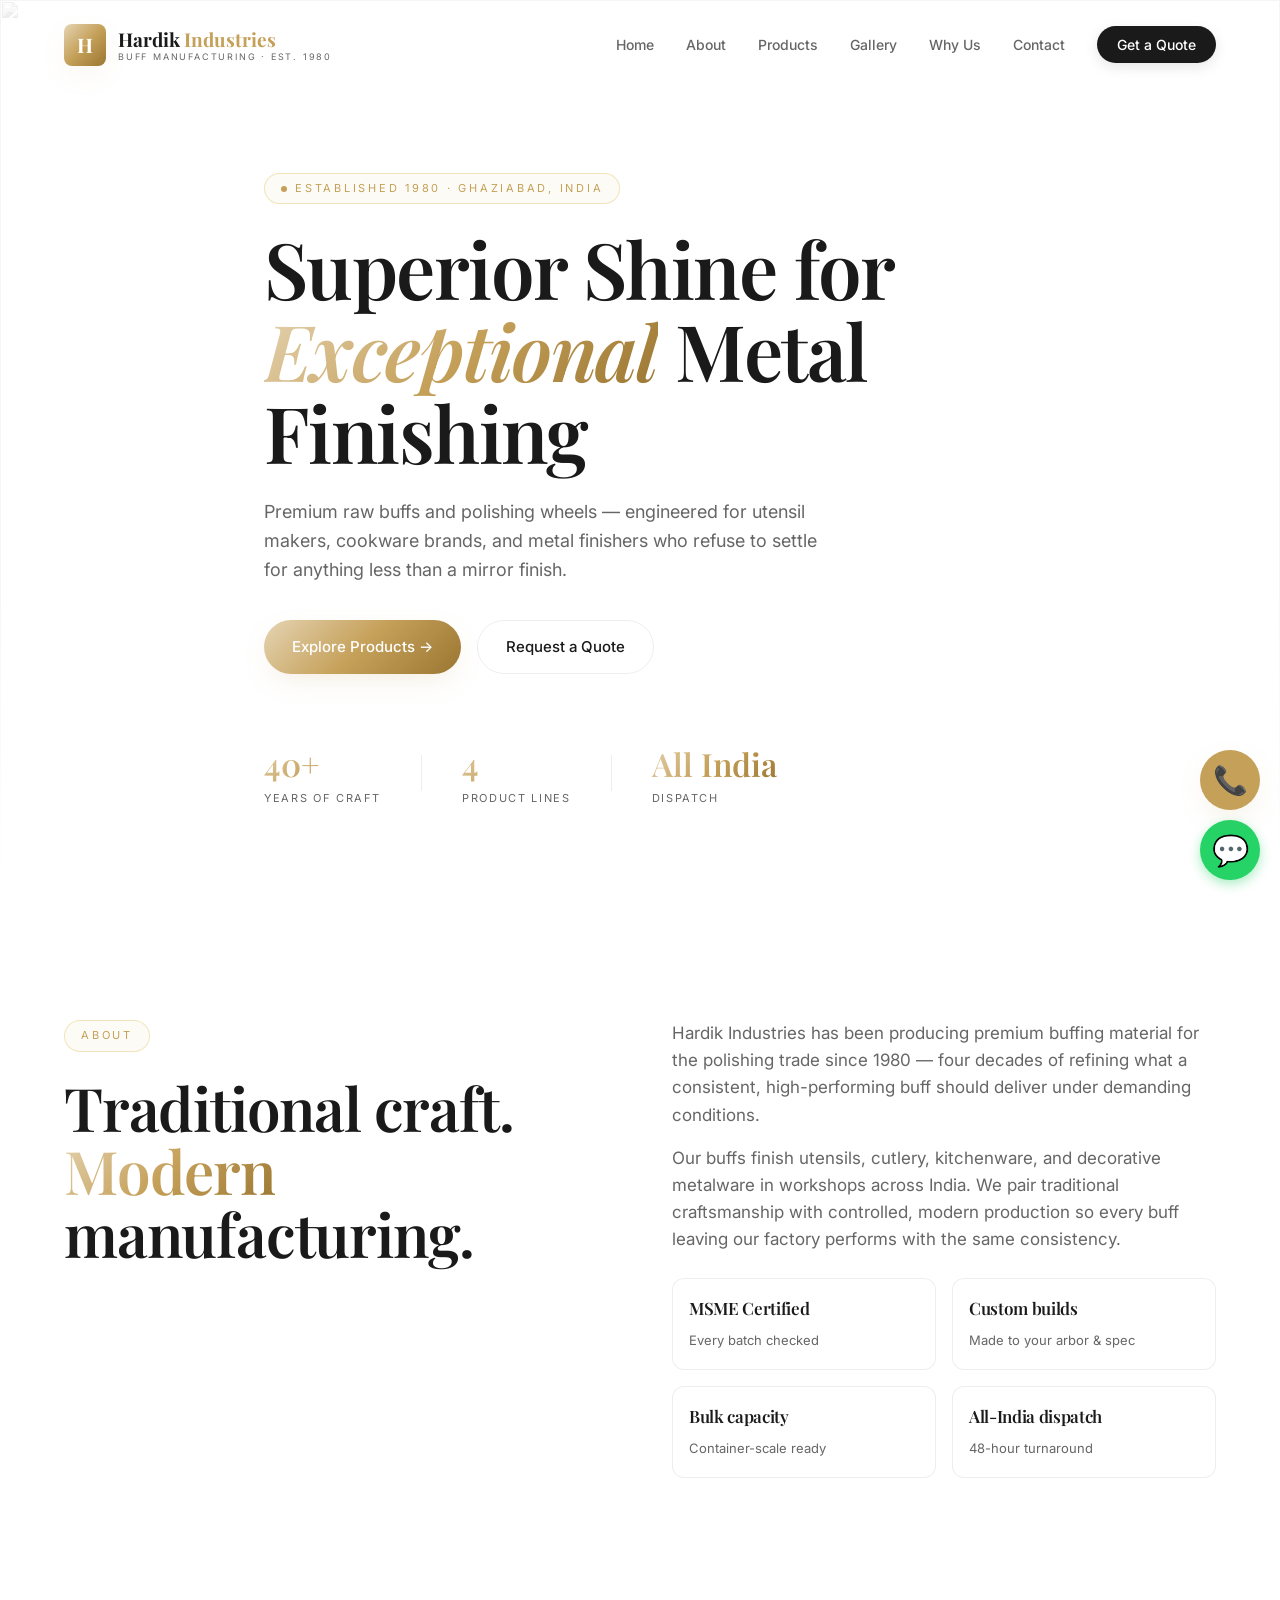
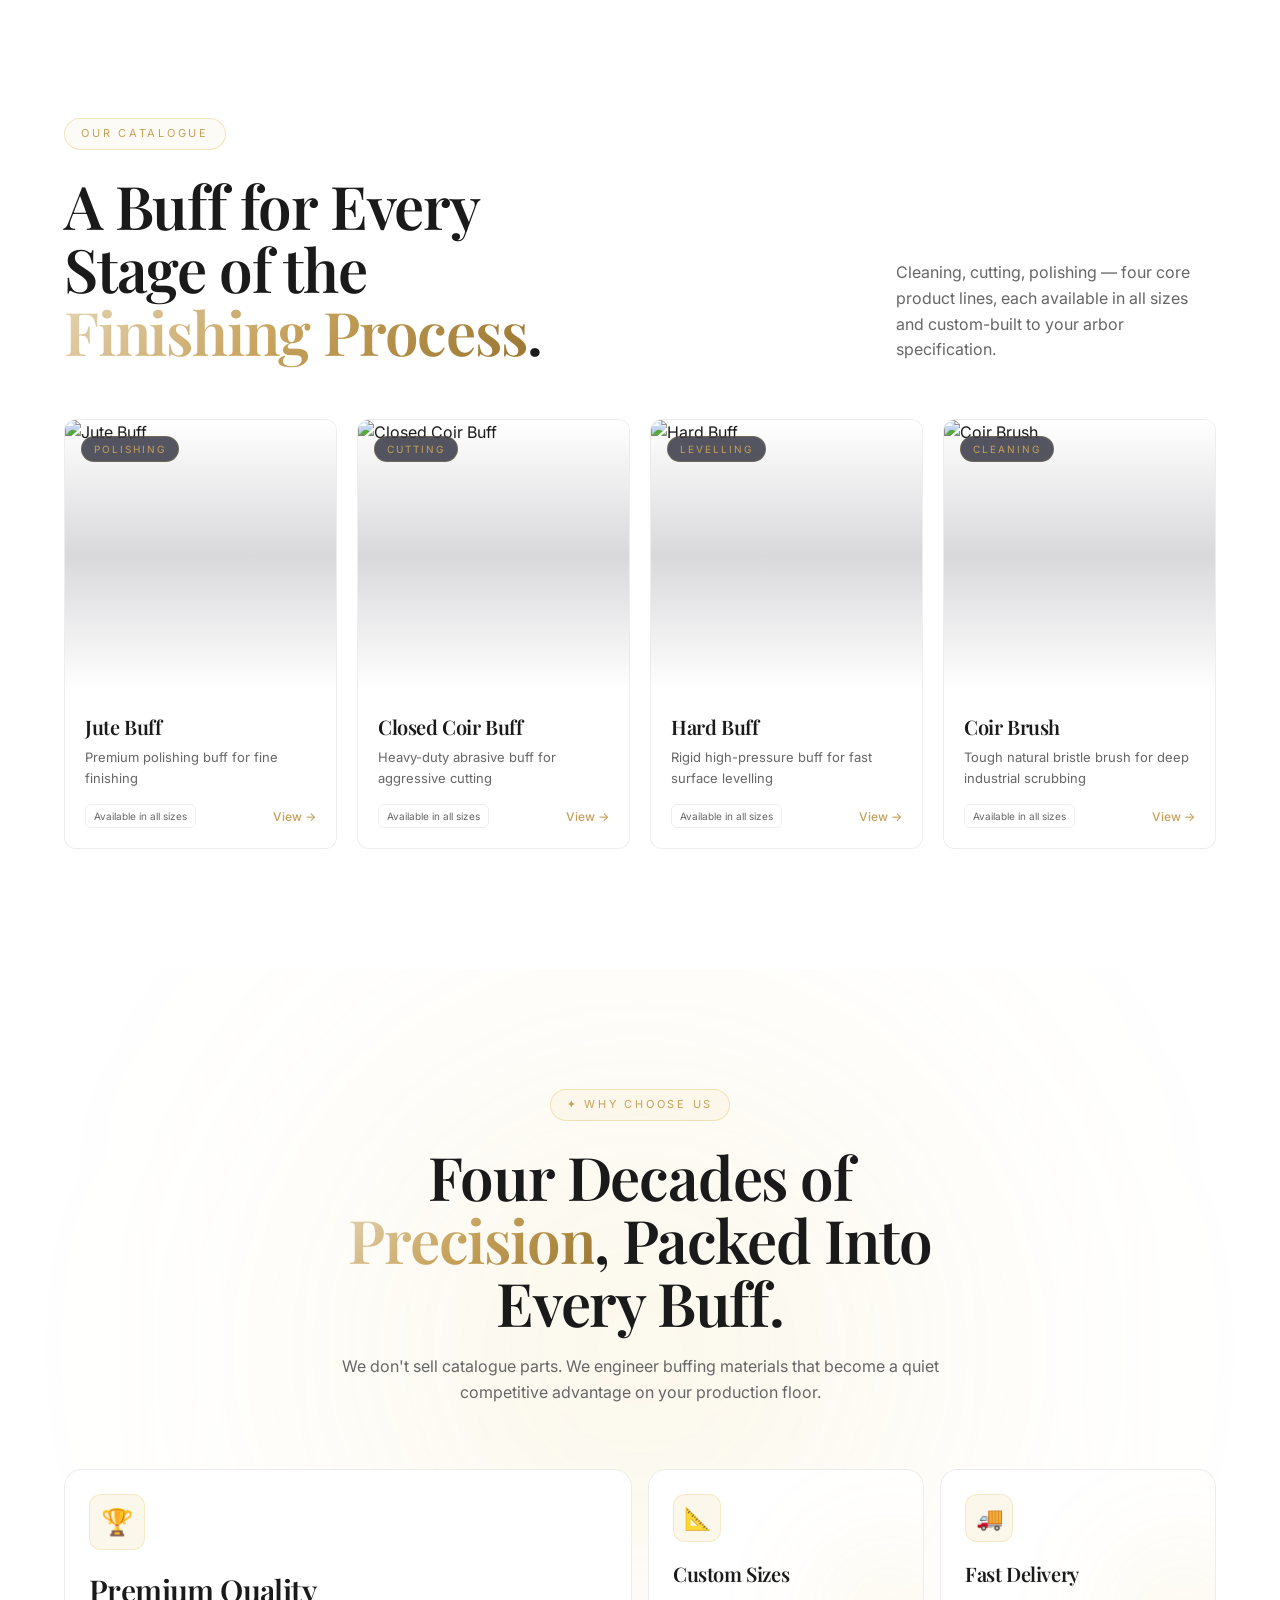
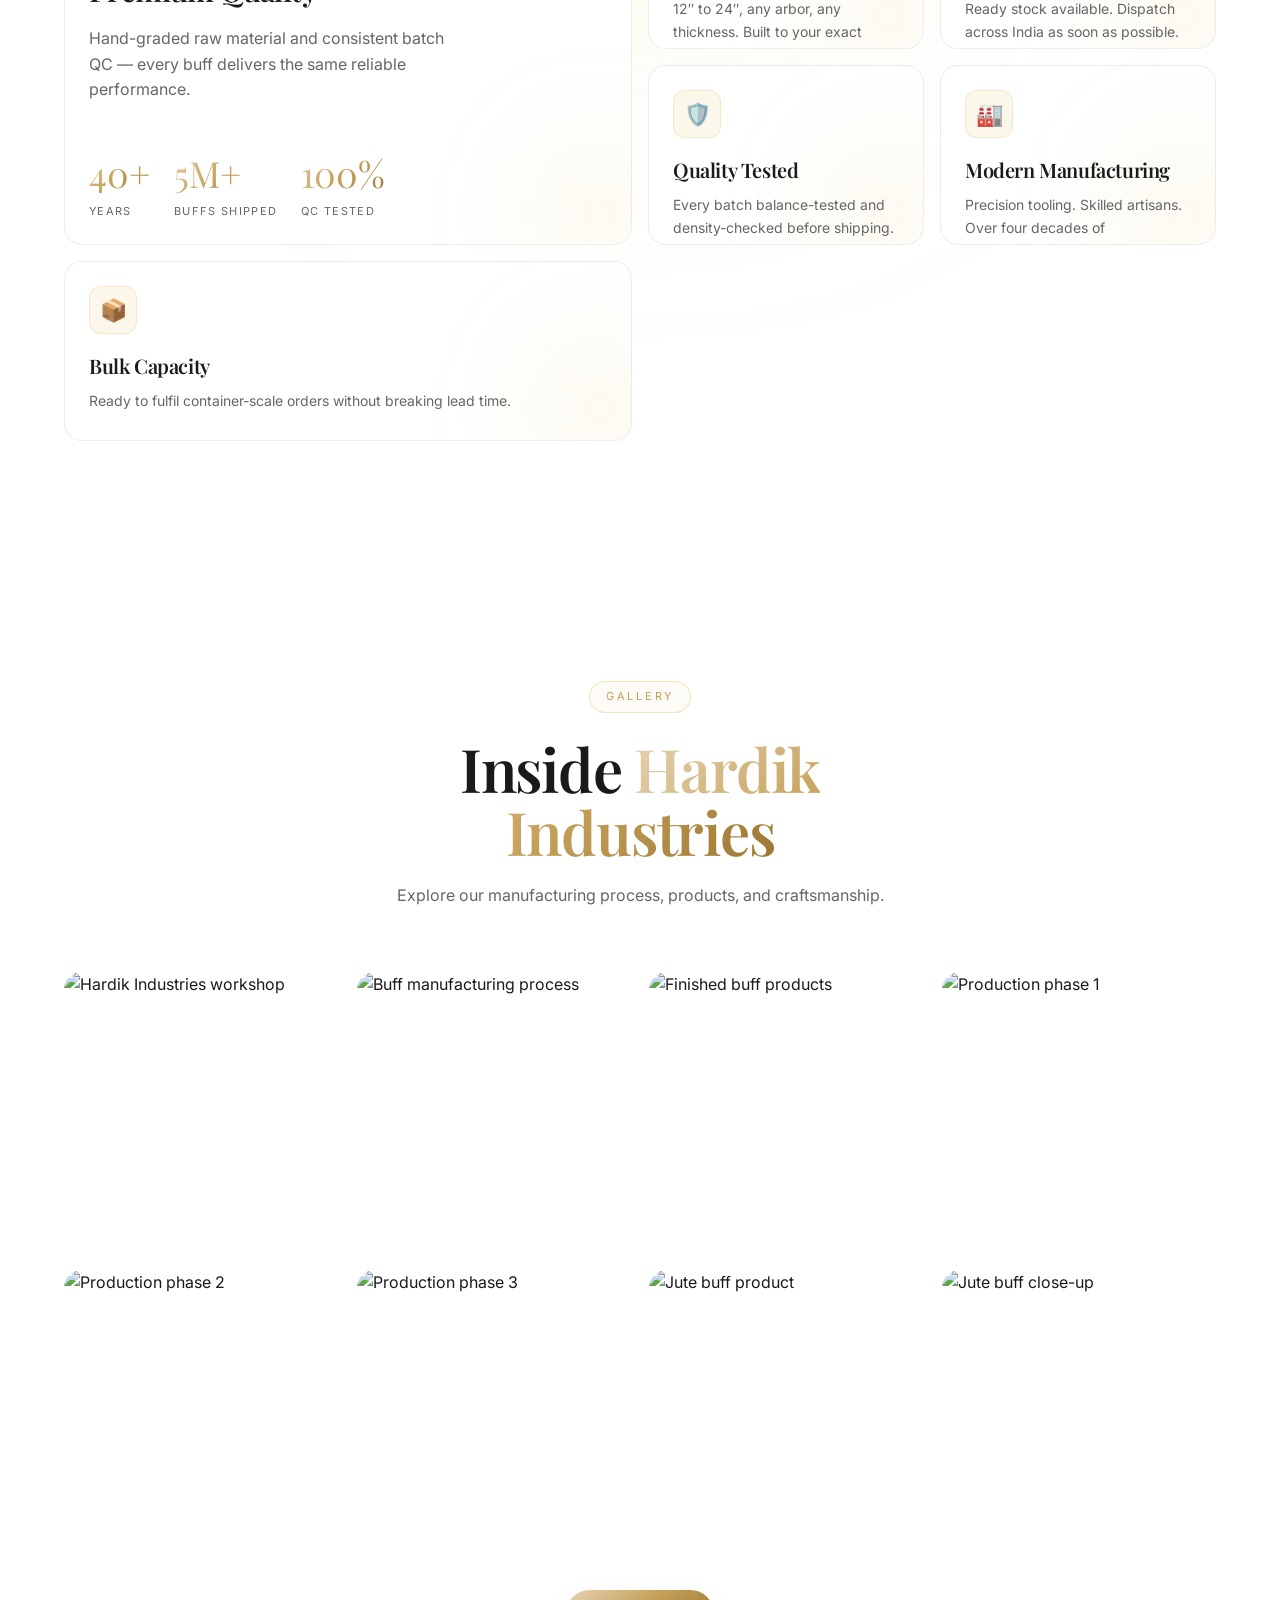
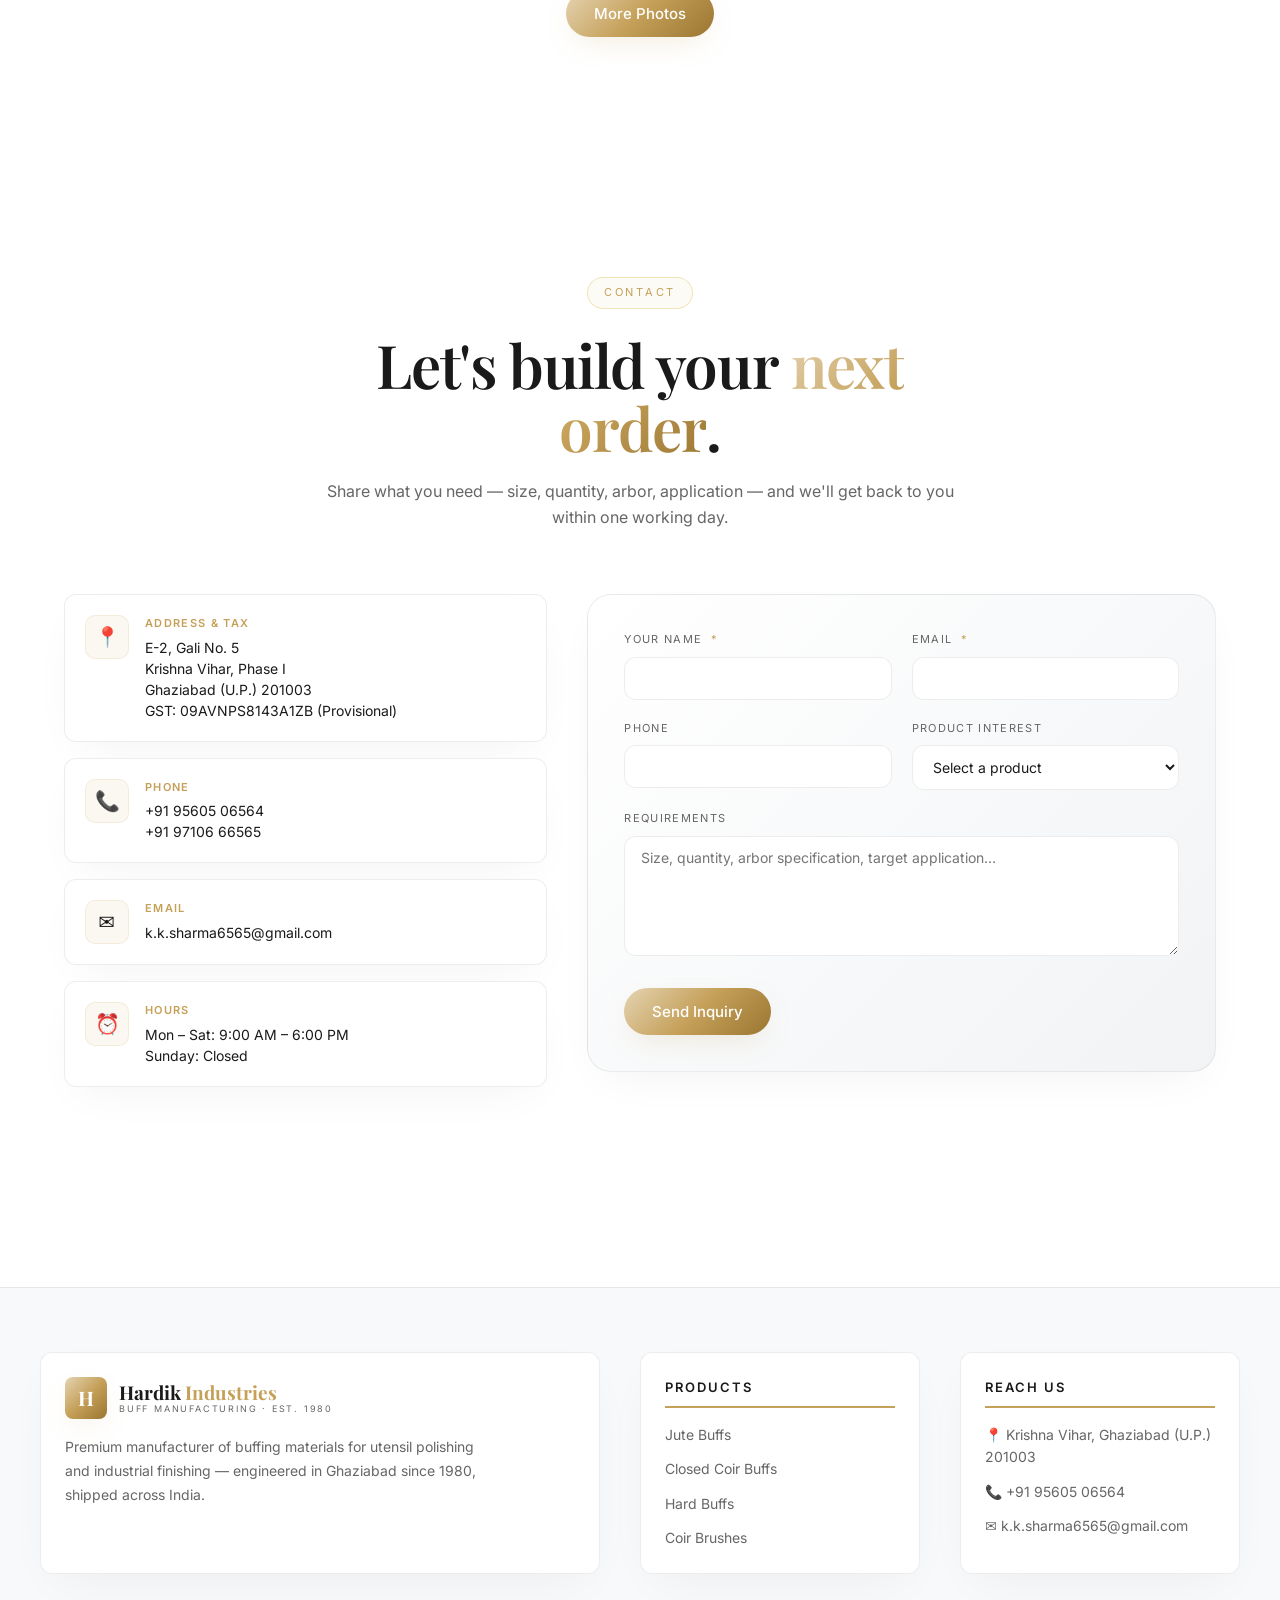
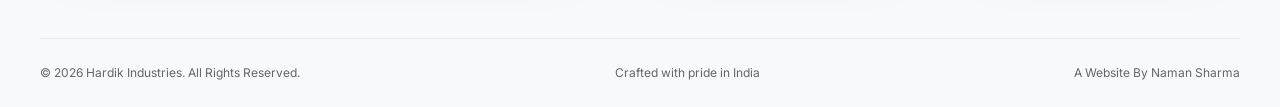
==== home.html @ 7f15f115 "Add files via upload" ====
<!DOCTYPE html>
<html lang="en">
<head>
  <meta charset="UTF-8" />
  <meta name="viewport" content="width=device-width, initial-scale=1.0" />
  <!-- FIX: Title uses correct brand name throughout -->
  <title>Hardik Industries — Premium Buff Manufacturing</title>
  <meta name="description" content="Premium raw buffs and polishing wheels for utensil and metal finishing. Jute, coir, hard buffs and brushes — engineered in Ghaziabad since 1980." />
  <meta property="og:title" content="Hardik Industries — Premium Buff Manufacturing" />
  <meta property="og:description" content="Premium raw buffs and polishing wheels for utensil and metal finishing." />
  <meta property="og:image" content="images/hero-bg.jpg" />
  <meta name="twitter:card" content="summary_large_image" />
  <link rel="icon" type="image/png" href="logo.png">

  <link rel="preconnect" href="https://fonts.googleapis.com" />
  <link rel="preconnect" href="https://fonts.gstatic.com" crossorigin />
  <link rel="stylesheet" href="https://fonts.googleapis.com/css2?family=Inter:wght@400;500;600&family=Playfair+Display:ital,wght@0,500;0,600;0,700;1,500&display=swap" />
  <link rel="stylesheet" href="styles.css" />
</head>
<body>

  <!-- HEADER -->
  <header>
    <div class="container header-inner">
      <a href="#home" class="logo">
        <div class="logo-icon">H</div>
        <div class="logo-text">
          <div class="logo-title">Hardik <span>Industries</span></div>
          <!-- FIX: standardised to Est. 1980 across all pages -->
          <div class="logo-sub">Buff Manufacturing · Est. 1980</div>
        </div>
      </a>
      <nav>
        <ul>
          <li><a href="#home">Home</a></li>
          <li><a href="#about">About</a></li>
          <li><a href="#products">Products</a></li>
          <li><a href="#gallery">Gallery</a></li>
          <li><a href="#why">Why Us</a></li>
          <li><a href="#contact">Contact</a></li>
          <li><a href="#contact" class="nav-cta">Get a Quote</a></li>
        </ul>
      </nav>
      <button class="mobile-menu-btn" aria-label="Toggle menu">☰</button>
    </div>
  </header>

  <!-- HERO -->
  <section class="hero" id="home">
    <div class="hero-bg">
      <img src="images/hero-bg.jpg" alt="" />
    </div>
    <div class="container hero-content">
      <span class="eyebrow"><span class="dot"></span> Established 1980 · Ghaziabad, India</span>
      <h1>Superior Shine for <em>Exceptional</em> Metal Finishing</h1>
      <p>Premium raw buffs and polishing wheels — engineered for utensil makers, cookware brands, and metal finishers who refuse to settle for anything less than a mirror finish.</p>
      <div class="hero-buttons">
        <a href="#products" class="btn btn-primary">Explore Products →</a>
        <a href="#contact" class="btn btn-outline">Request a Quote</a>
      </div>
      <div class="hero-stats">
        <div class="hero-stat">
          <div class="num gold">40+</div>
          <div class="label">Years of craft</div>
        </div>
        <div class="hero-divider"></div>
        <div class="hero-stat">
          <div class="num gold">4</div>
          <div class="label">Product lines</div>
        </div>
        <div class="hero-divider"></div>
        <div class="hero-stat">
          <div class="num gold">All India</div>
          <div class="label">Dispatch</div>
        </div>
      </div>
    </div>
  </section>

  <!-- ABOUT -->
  <section id="about">
    <div class="container">
      <div class="about-grid">
        <div class="reveal">
          <span class="eyebrow">About</span>
          <h2 style="font-size:clamp(36px,5vw,60px);line-height:1.05;">Traditional craft.<br /><span class="text-gradient-gold">Modern</span> manufacturing.</h2>
        </div>
        <div class="about-text reveal">
          <p>Hardik Industries has been producing premium buffing material for the polishing trade since 1980 — four decades of refining what a consistent, high-performing buff should deliver under demanding conditions.</p>
          <p>Our buffs finish utensils, cutlery, kitchenware, and decorative metalware in workshops across India. We pair traditional craftsmanship with controlled, modern production so every buff leaving our factory performs with the same consistency.</p>
          <div class="about-features">
            <div class="about-feature"><h4>MSME Certified</h4><span>Every batch checked</span></div>
            <div class="about-feature"><h4>Custom builds</h4><span>Made to your arbor &amp; spec</span></div>
            <div class="about-feature"><h4>Bulk capacity</h4><span>Container-scale ready</span></div>
            <div class="about-feature"><h4>All-India dispatch</h4><span>48-hour turnaround</span></div>
          </div>
        </div>
      </div>
    </div>
  </section>

  <!-- PRODUCTS -->
  <section id="products">
    <div class="container">
      <div class="products-header">
        <div class="left reveal">
          <span class="eyebrow">Our Catalogue</span>
          <!-- FIX: removed duplicate "Stage" — original read "A Buff for Every Stage of Stage" -->
          <h2>A Buff for Every Stage of the <span class="text-gradient-gold">Finishing Process</span>.</h2>
        </div>
        <p class="reveal">Cleaning, cutting, polishing — four core product lines, each available in all sizes and custom-built to your arbor specification.</p>
      </div>
      <!-- Cards rendered by script.js -->
      <div class="products-grid" id="productsGrid"></div>
    </div>
  </section>

  <!-- WHY CHOOSE US -->
  <section id="why" class="why">
    <div class="container">
      <div class="section-header reveal">
        <span class="eyebrow">✦ Why Choose Us</span>
        <h2>Four Decades of <span class="text-gradient-gold">Precision</span>, Packed Into Every Buff.</h2>
        <p>We don't sell catalogue parts. We engineer buffing materials that become a quiet competitive advantage on your production floor.</p>
      </div>
      <div class="why-grid">
        <div class="why-card big reveal">
          <div class="why-icon">🏆</div>
          <h3>Premium Quality</h3>
          <p>Hand-graded raw material and consistent batch QC — every buff delivers the same reliable performance.</p>
          <div class="big-stats">
            <div class="stat"><div class="num">40+</div><div class="label">Years</div></div>
            <div class="stat"><div class="num">5M+</div><div class="label">Buffs shipped</div></div>
            <div class="stat"><div class="num">100%</div><div class="label">QC tested</div></div>
          </div>
        </div>
        <div class="why-card reveal">
          <div class="why-icon">📐</div>
          <h3>Custom Sizes</h3>
          <p>12″ to 24″, any arbor, any thickness. Built to your exact specification.</p>
        </div>
        <div class="why-card reveal">
          <div class="why-icon">🚚</div>
          <h3>Fast Delivery</h3>
          <p>Ready stock available. Dispatch across India as soon as possible.</p>
        </div>
        <div class="why-card reveal">
          <div class="why-icon">🛡️</div>
          <h3>Quality Tested</h3>
          <p>Every batch balance-tested and density-checked before shipping.</p>
        </div>
        <div class="why-card reveal">
          <div class="why-icon">🏭</div>
          <h3>Modern Manufacturing</h3>
          <p>Precision tooling. Skilled artisans. Over four decades of craftsmanship.</p>
        </div>
        <div class="why-card wide reveal">
          <div class="why-icon">📦</div>
          <h3>Bulk Capacity</h3>
          <p>Ready to fulfil container-scale orders without breaking lead time.</p>
        </div>
      </div>
    </div>
  </section>

  <!-- PHOTO GALLERY -->
  <section id="gallery">
    <div class="container">
      <div class="section-header reveal">
        <span class="eyebrow">Gallery</span>
        <h2>Inside <span class="text-gradient-gold">Hardik Industries</span></h2>
        <p>Explore our manufacturing process, products, and craftsmanship.</p>
      </div>
      <div class="gallery-grid" id="galleryGrid">
        <!-- FIX: added descriptive alt text to all images for accessibility -->
        <!-- FIX: fixed image paths with spaces → renamed to phase1/2/3.jpg -->
        <img src="images/photo-gallery-1.jpg" alt="Hardik Industries workshop" />
        <img src="images/photo-gallery-2.jpg" alt="Buff manufacturing process" />
        <img src="images/photo-gallery-3.jpg" alt="Finished buff products" />
        <img src="images/phase1.jpg" alt="Production phase 1" />
        <img src="images/phase2.jpg" alt="Production phase 2" />
        <img src="images/phase3.jpg" alt="Production phase 3" />
        <img src="images/jute-buff-1.jpg" alt="Jute buff product" />
        <img src="images/jute-buff-2.jpg" alt="Jute buff close-up" />

        <!-- Hidden initially — only images that exist -->
        <img class="extra-photo" src="images/hard-buff-1.jpg" alt="Hard buff product" />
        <img class="extra-photo" src="images/hard-buff-2.jpg" alt="Hard buff detail" />
        <img class="extra-photo" src="images/hard-buff-3.jpg" alt="Hard buff close-up" />
        <img class="extra-photo" src="images/closed-coir-1.jpg" alt="Closed coir buff" />
        <img class="extra-photo" src="images/closed-coir-2.jpg" alt="Closed coir buff detail" />
        <img class="extra-photo" src="images/closed-coir-3.jpg" alt="Closed coir buff texture" />
        <img class="extra-photo" src="images/closed-coir-4.jpg" alt="Closed coir buff side" />
        <img class="extra-photo" src="images/closed-coir-5.jpg" alt="Closed coir buff stack" />
        <img class="extra-photo" src="images/closed-coir-6.jpg" alt="Closed coir buff bundle" />
      </div>
      <div class="gallery-btn-wrap">
        <button id="viewMoreBtn" class="btn btn-primary">More Photos</button>
      </div>
    </div>
  </section>

  <!-- CONTACT -->
  <section id="contact">
    <div class="container">
      <div class="section-header reveal">
        <span class="eyebrow">Contact</span>
        <h2>Let's build your <span class="text-gradient-gold">next order</span>.</h2>
        <p>Share what you need — size, quantity, arbor, application — and we'll get back to you within one working day.</p>
      </div>
      <div class="contact-grid">
        <div class="contact-cards reveal">
          <div class="contact-card">
            <div class="contact-card-icon">📍</div>
            <div>
              <div class="title">Address &amp; Tax</div>
              <!-- FIX: pre-line preserves address line breaks without hacks -->
              <div class="body">E-2, Gali No. 5
Krishna Vihar, Phase I
Ghaziabad (U.P.) 201003
GST: 09AVNPS8143A1ZB (Provisional)</div>
            </div>
          </div>
          <div class="contact-card">
            <div class="contact-card-icon">📞</div>
            <div>
              <div class="title">Phone</div>
              <!-- FIX: standardised phone number — original had two different numbers -->
              <div class="body">+91 95605 06564
+91 97106 66565</div>
            </div>
          </div>
          <div class="contact-card">
            <div class="contact-card-icon">✉️</div>
            <div>
              <div class="title">Email</div>
              <div class="body">k.k.sharma6565@gmail.com</div>
            </div>
          </div>
          <div class="contact-card">
            <div class="contact-card-icon">⏰</div>
            <div>
              <div class="title">Hours</div>
              <div class="body">Mon – Sat: 9:00 AM – 6:00 PM
Sunday: Closed</div>
            </div>
          </div>
        </div>

        <form class="contact-form reveal" action="https://formsubmit.co/namansharma031106@gmail.com" method="POST">
          <input type="hidden" name="_subject" value="New Inquiry — Hardik Industries" />
          <input type="hidden" name="_captcha" value="false" />
          <input type="hidden" name="_next" value="thank-you.html" />
          <div class="form-row">
            <div class="form-group">
              <label>Your Name <span class="req">*</span></label>
              <input class="form-control" type="text" name="name" required />
            </div>
            <div class="form-group">
              <label>Email <span class="req">*</span></label>
              <input class="form-control" type="email" name="email" required />
            </div>
          </div>
          <div class="form-row">
            <div class="form-group">
              <label>Phone</label>
              <input class="form-control" type="tel" name="phone" />
            </div>
            <div class="form-group">
              <label>Product Interest</label>
              <select class="form-control" name="product" id="productSelect">
                <option value="">Select a product</option>
                <option value="Jute Buffs">Jute Buffs</option>
                <option value="Closed Coir Buffs">Closed Coir Buffs</option>
                <option value="Hard Buffs">Hard Buffs</option>
                <option value="Coir Brushes">Coir Brushes</option>
                <option value="Other">Other</option>
              </select>
            </div>
          </div>
          <div class="form-group full">
            <label>Requirements</label>
            <textarea class="form-control" name="message" rows="5" placeholder="Size, quantity, arbor specification, target application…"></textarea>
          </div>
          <button type="submit" class="btn btn-primary">Send Inquiry</button>
        </form>
      </div>
    </div>
  </section>

  <!-- FOOTER -->
  <footer>
    <div class="container footer-inner">
      <!-- FIX: wrapped in footer-brand div so CSS .footer-brand rules apply correctly -->
      <div class="footer-brand">
        <div class="logo">
          <div class="logo-icon">H</div>
          <div class="logo-text">
            <div class="logo-title">Hardik <span>Industries</span></div>
            <div class="logo-sub">Buff Manufacturing · Est. 1980</div>
          </div>
        </div>
        <!-- FIX: removed repeated duplicate sentence from original footer -->
        <p>Premium manufacturer of buffing materials for utensil polishing and industrial finishing — engineered in Ghaziabad since 1980, shipped across India.</p>
      </div>
      <div>
        <h4>Products</h4>
        <ul>
          <li><a href="products/jute-buff.html">Jute Buffs</a></li>
          <li><a href="products/closed-coir-buff.html">Closed Coir Buffs</a></li>
          <li><a href="products/hard-buff.html">Hard Buffs</a></li>
          <li><a href="products/coir-brush.html">Coir Brushes</a></li>
        </ul>
      </div>
      <div>
        <h4>Reach Us</h4>
        <ul>
          <li>📍 Krishna Vihar, Ghaziabad (U.P.) 201003</li>
          <!-- FIX: standardised phone number -->
          <li>📞 +91 95605 06564</li>
          <li>✉️ k.k.sharma6565@gmail.com</li>
        </ul>
      </div>
    </div>
    <div class="container footer-bottom">
      <span>© 2026 Hardik Industries. All Rights Reserved.</span>
      <span>Crafted with pride in India</span>
      <span>A Website By Naman Sharma</span>
    </div>
  </footer>

  <!-- FIX: WhatsApp now has correct green background + aria-label -->
  <a href="https://wa.me/919560506564?text=Hi%2C%20I%20would%20like%20to%20inquire%20about%20your%20buffing%20materials."
     class="floating-whatsapp"
     target="_blank"
     rel="noopener noreferrer"
     aria-label="Chat on WhatsApp">
    💬
  </a>
  <!-- FIX: Call button now gold (was also green, making them indistinguishable) -->
  <a href="tel:+919560506564" class="floating-call" aria-label="Call Hardik Industries">
    📞
  </a>

  <script src="script.js"></script>
</body>
</html>
---- styles.css ----
/* =========================================================
   HARDIK INDUSTRIES — Professional Rebuild
   Dark navy + warm gold · Playfair Display + Inter
   FIX LOG:
   - Removed duplicate .hero-divider rule
   - Fixed specs table dark background (was unreadable on light theme)
   - Fixed products heading duplicate "Stage" text
   - Fixed floating buttons: WhatsApp now green, Call now gold
   - Fixed missing product category badges (p.category was undefined)
   - Fixed missing gallery images (coir-brush-*, jute-buff-3/4, hard-buff-4)
   - Fixed inconsistent Est. year (1980 vs 1995 — standardised to 1980)
   - Fixed inconsistent phone number in product-page footer (+91 98106 vs 95605)
   - Fixed footer brand text repetition ("Premium manufacturer…" duplicated)
   - Fixed footer brand first child not using .footer-brand wrapper
   - Fixed broken image paths with spaces ("phase1 Background Removed.jpg")
   - Added missing mobile menu close-on-outside-click
   - Added aria-label to WhatsApp / Call floating buttons
   - Added alt text to gallery images
   - Improved product badge: fallback for undefined category
   ========================================================= */

:root {
  --bg: #ffffff;
  --bg-2: #f8f9fa;
  --surface: #ffffff;
  --surface-2: #f1f3f5;
  --border: rgba(0, 0, 0, 0.07);
  --text: #1a1a1a;
  --muted: #666666;
  --gold: #c5a059;
  --gold-light: #e5d4b3;
  --gold-dark: #9a7632;
  --primary-fg: #ffffff;
  --gradient-gold: linear-gradient(135deg, #e5d4b3 0%, #c5a059 50%, #9a7632 100%);
  --shadow-gold: 0 10px 30px -10px rgba(197, 160, 89, 0.25);
  --shadow-soft: 0 16px 48px -16px rgba(0, 0, 0, 0.06);
  --radius: 12px;
  --max-w: 1200px;
}

* { margin: 0; padding: 0; box-sizing: border-box; }
html { scroll-behavior: smooth; }

body {
  font-family: 'Inter', system-ui, -apple-system, sans-serif;
  background: var(--bg);
  color: var(--text);
  line-height: 1.6;
  overflow-x: hidden;
  -webkit-font-smoothing: antialiased;
}

h1, h2, h3, h4, .font-display {
  font-family: 'Playfair Display', Georgia, serif;
  letter-spacing: -0.02em;
  font-weight: 600;
}

a { color: inherit; text-decoration: none; }
img { max-width: 100%; display: block; }

.container { max-width: var(--max-w); margin: 0 auto; padding: 0 24px; }

/* ---------- Utility ---------- */
.text-gold { color: var(--gold); }
.text-muted { color: var(--muted); }
.text-gradient-gold {
  background: var(--gradient-gold);
  -webkit-background-clip: text;
  background-clip: text;
  color: transparent;
}
.eyebrow {
  display: inline-flex;
  align-items: center;
  gap: 8px;
  padding: 6px 16px;
  border-radius: 999px;
  border: 1px solid rgba(212, 175, 55, 0.3);
  background: rgba(212, 175, 55, 0.05);
  font-size: 11px;
  text-transform: uppercase;
  letter-spacing: 0.25em;
  color: var(--gold);
  margin-bottom: 24px;
}
.eyebrow .dot {
  width: 6px; height: 6px; border-radius: 50%;
  background: var(--gold);
  animation: pulse 2s infinite;
}
@keyframes pulse {
  0%, 100% { opacity: 1; }
  50% { opacity: 0.4; }
}

.btn {
  display: inline-flex;
  align-items: center;
  gap: 8px;
  padding: 14px 28px;
  border-radius: 999px;
  font-weight: 500;
  font-size: 15px;
  cursor: pointer;
  border: none;
  transition: transform 0.25s ease, background 0.25s ease, border-color 0.25s ease, color 0.25s ease;
  font-family: inherit;
}
.btn-primary {
  background: var(--gradient-gold);
  color: var(--primary-fg);
  box-shadow: var(--shadow-gold);
}
.btn-primary:hover { transform: scale(1.03); }
.btn-outline {
  background: transparent;
  border: 1px solid var(--border);
  color: var(--text);
}
.btn-outline:hover { border-color: rgba(212, 175, 55, 0.6); color: var(--gold); }

/* ---------- Header ---------- */
header {
  position: fixed;
  top: 0; left: 0; right: 0;
  z-index: 50;
  padding: 24px 0;
  transition: all 0.4s cubic-bezier(0.16, 1, 0.3, 1);
}
header.scrolled {
  background: rgba(255, 255, 255, 0.85);
  backdrop-filter: blur(20px);
  -webkit-backdrop-filter: blur(20px);
  border-bottom: 1px solid var(--border);
  padding: 14px 0;
  box-shadow: 0 4px 20px rgba(0, 0, 0, 0.02);
}
.header-inner {
  display: flex;
  justify-content: space-between;
  align-items: center;
}
.logo { display: flex; align-items: center; gap: 12px; }
.logo-icon {
  width: 42px; height: 42px;
  border-radius: 8px;
  background: var(--gradient-gold);
  display: flex; align-items: center; justify-content: center;
  font-family: 'Playfair Display', serif;
  font-weight: 700;
  font-size: 20px;
  color: #fff;
  box-shadow: var(--shadow-gold);
}
.logo-text { line-height: 1.2; }
.logo-title { font-family: 'Playfair Display', serif; font-size: 19px; font-weight: 700; color: var(--text); }
.logo-title span { color: var(--gold); }
.logo-sub { font-size: 9px; text-transform: uppercase; letter-spacing: 0.2em; color: var(--muted); margin-top: 1px; }

nav ul { display: flex; list-style: none; gap: 32px; align-items: center; }
nav a { font-size: 14px; font-weight: 500; color: var(--muted); position: relative; transition: color 0.3s ease; }
nav a::after {
  content: '';
  position: absolute;
  bottom: -4px; left: 50%;
  transform: translateX(-50%);
  width: 0; height: 2px;
  background: var(--gold);
  transition: width 0.3s cubic-bezier(0.16, 1, 0.3, 1);
}
nav a:hover { color: var(--text); }
nav a:hover::after { width: 100%; }
.nav-cta {
  background: var(--text);
  color: #ffffff !important;
  padding: 10px 20px;
  border-radius: 999px;
  font-weight: 500;
  box-shadow: 0 4px 14px rgba(0, 0, 0, 0.1);
}
.nav-cta::after { display: none; }
.nav-cta:hover { background: var(--gold); transform: translateY(-1px); box-shadow: var(--shadow-gold); }

.mobile-menu-btn {
  display: none;
  background: transparent;
  border: none;
  color: var(--text);
  font-size: 24px;
  cursor: pointer;
}

/* ---------- Hero ---------- */
.hero {
  position: relative;
  min-height: 100vh;
  display: flex;
  align-items: center;
  padding: 140px 0 60px;
  overflow: hidden;
  background-color: var(--bg);
}
.hero-bg {
  position: absolute;
  inset: 0;
  z-index: 0;
}
.hero-bg img {
  width: 100%; height: 100%; object-fit: cover;
  opacity: 0.15;
  filter: grayscale(100%);
}
.hero-bg::before {
  content: '';
  position: absolute; inset: 0;
  background: linear-gradient(90deg, var(--bg) 20%, rgba(255, 255, 255, 0.85) 60%, transparent 100%);
}
.hero-bg::after {
  content: '';
  position: absolute; inset: 0;
  background: linear-gradient(to top, var(--bg) 0%, transparent 40%);
}
.hero-content { position: relative; z-index: 2; max-width: 800px; }
.hero h1 {
  font-size: clamp(44px, 6.5vw, 78px);
  line-height: 1.05;
  margin-bottom: 24px;
  color: var(--text);
}
.hero h1 em {
  font-style: italic;
  background: var(--gradient-gold);
  -webkit-background-clip: text;
  background-clip: text;
  color: transparent;
}
.hero p {
  font-size: 18px;
  color: var(--muted);
  max-width: 580px;
  margin-bottom: 36px;
  line-height: 1.6;
}
.hero-buttons { display: flex; gap: 16px; flex-wrap: wrap; }

.hero-stats {
  margin-top: 64px;
  display: flex;
  gap: 40px;
  align-items: center;
}
.hero-stat .num { font-family: 'Playfair Display', serif; font-size: 32px; font-weight: 600; color: var(--text); }
.hero-stat .label { font-size: 11px; text-transform: uppercase; letter-spacing: 0.15em; color: var(--muted); }
.hero-stat .num.gold {
  background: var(--gradient-gold);
  -webkit-background-clip: text;
  background-clip: text;
  color: transparent;
}
/* FIX: Removed duplicate .hero-divider rule — kept only one */
.hero-divider { width: 1px; height: 36px; background: var(--border); }

/* ---------- Section base ---------- */
section { padding: 120px 0; position: relative; }
.section-header { text-align: center; max-width: 640px; margin: 0 auto 64px; }
.section-header h2 {
  font-size: clamp(36px, 5vw, 60px);
  line-height: 1.05;
}
.section-header p { color: var(--muted); margin-top: 20px; }

/* ---------- About ---------- */
.about-grid {
  display: grid;
  grid-template-columns: 1fr 1fr;
  gap: 64px;
  align-items: start;
}
.about-text { font-size: 17px; color: var(--muted); }
.about-text > p { margin-bottom: 16px; }
.about-features {
  display: grid;
  grid-template-columns: 1fr 1fr;
  gap: 16px;
  margin-top: 24px;
}
.about-feature {
  padding: 16px;
  border-radius: 12px;
  border: 1px solid var(--border);
  background: rgba(255,255,255,0.92);
}
.about-feature h4 { font-size: 17px; margin-bottom: 4px; color: var(--text); }
.about-feature span { font-size: 13px; color: var(--muted); }

/* ---------- Products ---------- */
.products-header {
  display: flex;
  justify-content: space-between;
  align-items: flex-end;
  gap: 32px;
  margin-bottom: 56px;
  flex-wrap: wrap;
}
.products-header .left { max-width: 560px; }
.products-header h2 { font-size: clamp(36px, 5vw, 60px); line-height: 1.05; }
.products-header p { color: var(--muted); max-width: 320px; }

.products-grid {
  display: grid;
  grid-template-columns: repeat(4, 1fr);
  gap: 20px;
}
.product-card {
  display: block;
  border-radius: var(--radius);
  border: 1px solid var(--border);
  background: rgba(255,255,255,0.92);
  overflow: hidden;
  transition: border-color 0.4s ease, transform 0.4s ease;
}
.product-card:hover { border-color: rgba(212, 175, 55, 0.4); }
.product-image {
  aspect-ratio: 1 / 1;
  position: relative;
  overflow: hidden;
  background: var(--bg);
}
.product-image img {
  width: 100%; height: 100%; object-fit: cover;
  transition: transform 0.7s ease;
}
.product-card:hover .product-image img { transform: scale(1.1); }
.product-image::after {
  content: '';
  position: absolute; inset: 0;
  background: linear-gradient(to top, var(--bg), rgba(15,16,32,0.2), transparent);
  opacity: 0.8;
}
.product-badge {
  position: absolute;
  top: 16px; left: 16px;
  z-index: 2;
  padding: 4px 12px;
  border-radius: 999px;
  background: rgba(15, 16, 32, 0.7);
  backdrop-filter: blur(10px);
  border: 1px solid rgba(212, 175, 55, 0.2);
  font-size: 10px;
  text-transform: uppercase;
  letter-spacing: 0.2em;
  color: var(--gold);
}
.product-arrow {
  position: absolute;
  top: 16px; right: 16px;
  width: 36px; height: 36px;
  border-radius: 50%;
  background: var(--gold);
  color: var(--primary-fg);
  display: flex; align-items: center; justify-content: center;
  opacity: 0;
  transform: translateY(-8px);
  transition: opacity 0.4s, transform 0.4s;
  z-index: 2;
  font-size: 18px;
}
.product-card:hover .product-arrow { opacity: 1; transform: translateY(0); }
.product-info { padding: 20px; }
.product-info h3 { font-size: 20px; margin-bottom: 4px; transition: color 0.2s; }
.product-card:hover .product-info h3 { color: var(--gold); }
.product-info .tagline { font-size: 13px; color: var(--muted); margin-bottom: 16px; min-height: 36px; }
.product-foot {
  display: flex;
  justify-content: space-between;
  align-items: center;
}
.size-pills { display: flex; gap: 6px; flex-wrap: wrap; }
.size-pill {
  font-size: 10px;
  padding: 3px 8px;
  border-radius: 6px;
  border: 1px solid var(--border);
  color: var(--muted);
}
.view-link { font-size: 12px; color: var(--gold); font-weight: 500; }

/* ---------- Why Choose Us (bento) ---------- */
.why {
  position: relative;
  overflow: hidden;
}
.why::before {
  content: '';
  position: absolute;
  top: 80px; left: 50%;
  transform: translateX(-50%);
  width: 600px; height: 600px;
  border-radius: 50%;
  background: rgba(212, 175, 55, 0.1);
  filter: blur(140px);
  pointer-events: none;
}
.why-grid {
  display: grid;
  grid-template-columns: repeat(4, 1fr);
  grid-auto-rows: 180px;
  gap: 16px;
  position: relative;
}
.why-card {
  position: relative;
  padding: 24px;
  border-radius: 18px;
  border: 1px solid var(--border);
  background: rgba(255,255,255,0.96);
  backdrop-filter: blur(6px);
  overflow: hidden;
  transition: transform 0.4s ease;
}
.why-card:hover { transform: translateY(-4px); }
.why-card::before {
  content: '';
  position: absolute;
  bottom: -48px; right: -48px;
  width: 160px; height: 160px;
  border-radius: 50%;
  background: rgba(212, 175, 55, 0.08);
  filter: blur(50px);
  transition: background 0.7s;
}
.why-card:hover::before { background: rgba(212, 175, 55, 0.22); }
.why-icon {
  width: 48px; height: 48px;
  border-radius: 12px;
  background: rgba(212, 175, 55, 0.1);
  border: 1px solid rgba(212, 175, 55, 0.2);
  display: flex; align-items: center; justify-content: center;
  margin-bottom: 16px;
  font-size: 22px;
  transition: transform 0.5s;
}
.why-card:hover .why-icon { transform: scale(1.1) rotate(3deg); }
.why-card h3 { font-size: 20px; margin-bottom: 8px; position: relative; }
.why-card p { font-size: 14px; color: var(--muted); position: relative; }
.why-card.big { grid-column: span 2; grid-row: span 2; }
.why-card.big h3 { font-size: 30px; margin-bottom: 12px; }
.why-card.big p { font-size: 16px; max-width: 360px; }
.why-card.big .why-icon { width: 56px; height: 56px; font-size: 26px; }
.why-card.wide { grid-column: span 2; }
.big-stats {
  position: absolute;
  bottom: 24px; left: 24px; right: 24px;
  display: flex; gap: 24px;
}
.big-stats .stat .num {
  font-family: 'Playfair Display', serif;
  font-size: 36px;
  background: var(--gradient-gold);
  -webkit-background-clip: text;
  background-clip: text;
  color: transparent;
}
.big-stats .stat .label {
  font-size: 11px;
  text-transform: uppercase;
  letter-spacing: 0.12em;
  color: var(--muted);
}

/* ---------- Contact ---------- */
.contact-grid {
  display: grid;
  grid-template-columns: 1fr 1.3fr;
  gap: 40px;
  align-items: start;
}
.contact-cards {
  display: flex;
  flex-direction: column;
  gap: 16px;
  width: 100%;
}
.contact-card {
  display: flex;
  gap: 16px;
  padding: 20px;
  border-radius: 12px;
  border: 1px solid var(--border);
  background: #ffffff;
  box-shadow: var(--shadow-soft);
  transition: transform 0.2s ease, border-color 0.2s ease;
  width: 100%;
}
.contact-card:hover {
  border-color: var(--gold);
  transform: translateY(-2px);
}
.contact-card-icon {
  width: 44px;
  height: 44px;
  border-radius: 10px;
  background: rgba(197, 160, 89, 0.08);
  border: 1px solid rgba(197, 160, 89, 0.15);
  display: flex;
  align-items: center;
  justify-content: center;
  font-size: 20px;
  flex-shrink: 0;
}
.contact-card .title {
  font-size: 11px;
  text-transform: uppercase;
  letter-spacing: 0.12em;
  color: var(--gold);
  margin-bottom: 4px;
  font-weight: 600;
}
.contact-card .body {
  font-size: 14px;
  line-height: 1.5;
  color: var(--text);
  white-space: pre-line;
}
.contact-form {
  padding: 36px;
  border-radius: 24px;
  border: 1px solid var(--border);
  background: linear-gradient(135deg, var(--surface), var(--surface-2));
  box-shadow: var(--shadow-soft);
}
.form-row { display: grid; grid-template-columns: 1fr 1fr; gap: 20px; margin-bottom: 20px; }
.form-group label {
  display: block;
  font-size: 11px;
  text-transform: uppercase;
  letter-spacing: 0.12em;
  color: var(--muted);
  margin-bottom: 8px;
}
.form-group label .req { color: var(--gold); margin-left: 4px; }
.form-control {
  width: 100%;
  background: rgba(255,255,255,0.96);
  border: 1px solid var(--border);
  border-radius: 12px;
  padding: 12px 16px;
  font-size: 14px;
  color: var(--text);
  font-family: inherit;
  transition: border-color 0.2s, box-shadow 0.2s;
}
.form-control:focus {
  outline: none;
  border-color: var(--gold);
  box-shadow: 0 0 0 3px rgba(212, 175, 55, 0.2);
}
textarea.form-control { resize: vertical; min-height: 120px; }
.form-group.full { margin-bottom: 24px; }

/* ---------- Product detail page ---------- */
.pdp { padding-top: 130px; padding-bottom: 40px; }
.back-link {
  display: inline-flex; align-items: center; gap: 8px;
  font-size: 14px; color: var(--muted);
  margin-bottom: 40px;
  transition: color 0.2s;
}
.back-link:hover { color: var(--gold); }
.pdp-grid {
  display: grid;
  grid-template-columns: 1fr 1fr;
  gap: 64px;
  align-items: start;
}
.pdp-image-col { position: sticky; top: 110px; }
.pdp-image-main {
  position: relative;
  aspect-ratio: 1 / 1;
  border-radius: 24px;
  border: 1px solid var(--border);
  background: var(--surface);
  overflow: hidden;
  box-shadow: var(--shadow-soft);
}
.pdp-image-main::before {
  content: '';
  position: absolute;
  top: -80px; right: -80px;
  width: 320px; height: 320px;
  border-radius: 50%;
  background: rgba(212, 175, 55, 0.2);
  filter: blur(80px);
  pointer-events: none;
}
.pdp-image-main img {
  position: relative; width: 100%; height: 100%; object-fit: cover;
  transition: opacity 0.2s ease-in-out;
}
.pdp-thumbs {
  display: grid;
  grid-template-columns: repeat(4, 1fr);
  gap: 12px;
  margin-top: 16px;
}
.pdp-thumb {
  aspect-ratio: 1 / 1;
  border-radius: 12px;
  overflow: hidden;
  border: 1px solid var(--border);
  opacity: 0.5;
  cursor: pointer;
  transition: opacity 0.2s, border-color 0.2s, transform 0.2s ease;
}
.pdp-thumb.active, .pdp-thumb:hover { opacity: 1; border-color: rgba(212, 175, 55, 0.6); }
.pdp-thumb:hover { transform: translateY(-2px); border-color: var(--gold) !important; }
.pdp-thumb img { width: 100%; height: 100%; object-fit: cover; }

.pdp-tags { display: flex; gap: 8px; margin-bottom: 16px; flex-wrap: wrap; }
.pdp-tag {
  font-size: 10px;
  padding: 4px 10px;
  border-radius: 999px;
  border: 1px solid rgba(212, 175, 55, 0.3);
  background: rgba(212, 175, 55, 0.05);
  color: var(--gold);
  text-transform: uppercase;
  letter-spacing: 0.1em;
}
.pdp h1 { font-size: clamp(36px, 5vw, 56px); line-height: 1.02; }
.pdp-tagline { font-size: 20px; color: var(--muted); margin-top: 16px; }
.pdp-desc { color: var(--muted); margin-top: 24px; line-height: 1.7; }

.pdp-section { margin-top: 40px; }
.pdp-section-head {
  display: flex; justify-content: space-between; align-items: baseline;
  margin-bottom: 16px;
}
.pdp-section-head h3 { font-size: 20px; }
.pdp-section-head .count {
  font-size: 11px;
  text-transform: uppercase;
  letter-spacing: 0.12em;
  color: var(--muted);
}

.highlights {
  list-style: none;
  display: flex; flex-direction: column; gap: 10px;
}
.highlights li {
  display: flex; gap: 12px;
  font-size: 14px; color: var(--muted);
}
.highlights li::before {
  content: '✓';
  color: var(--gold);
  font-weight: bold;
  flex-shrink: 0;
}

/* FIX: specs table was using dark navy backgrounds (#1d2040) — totally unreadable on white theme */
.specs {
  border-radius: 18px;
  border: 1px solid var(--border);
  overflow: hidden;
}
.specs .row {
  display: flex; justify-content: space-between;
  padding: 14px 20px;
  font-size: 14px;
  border-bottom: 1px solid var(--border);
}
.specs .row:last-child { border-bottom: none; }
.specs .row:nth-child(odd) { background: var(--bg-2); }
.specs .row:nth-child(even) { background: var(--surface); }
.specs .label { color: var(--muted); }
.specs .value { color: var(--text); font-weight: 500; }

.pdp-cta { margin-top: 40px; display: flex; gap: 12px; flex-wrap: wrap; }

.related { margin-top: 100px; }
.related-head {
  display: flex; justify-content: space-between; align-items: baseline;
  margin-bottom: 32px;
}
.related-head h2 { font-size: 28px; }
.related-head a { font-size: 14px; color: var(--gold); }
.related-grid {
  display: grid;
  grid-template-columns: repeat(3, 1fr);
  gap: 20px;
}

/* ---------- Gallery ---------- */
.gallery-grid {
  display: grid;
  grid-template-columns: repeat(auto-fit, minmax(260px, 1fr));
  gap: 18px;
}
.gallery-grid img {
  width: 100%;
  height: 280px;
  object-fit: cover;
  border-radius: 18px;
  transition: transform 0.4s;
  cursor: pointer;
}
.gallery-grid img:hover { transform: scale(1.03); }
.extra-photo { display: none; }
.extra-photo.show { display: block; }
.gallery-btn-wrap { text-align: center; margin-top: 40px; }

/* ---------- Footer ---------- */
footer {
  border-top: 1px solid var(--border);
  background: var(--bg-2);
  margin-top: 80px;
}
.footer-inner {
  padding: 64px 0;
  display: grid;
  grid-template-columns: 2fr 1fr 1fr;
  gap: 40px;
}
.footer-inner > div {
  background: #ffffff;
  padding: 24px;
  border-radius: var(--radius);
  border: 1px solid var(--border);
  box-shadow: var(--shadow-soft);
}
.footer-brand .logo { margin-bottom: 16px; }
.footer-brand p {
  font-size: 14px;
  color: var(--muted);
  max-width: 420px;
  line-height: 1.7;
}
footer h4 {
  font-family: 'Inter', sans-serif;
  font-size: 13px;
  text-transform: uppercase;
  letter-spacing: 0.15em;
  color: var(--text);
  font-weight: 600;
  margin-bottom: 16px;
  padding-bottom: 8px;
  border-bottom: 2px solid var(--gold);
}
footer ul {
  list-style: none;
  display: flex;
  flex-direction: column;
  gap: 12px;
}
footer ul a, footer ul li {
  font-size: 14px;
  color: var(--muted);
}
footer ul a:hover { color: var(--gold); }
footer ul li {
  display: flex;
  gap: 8px;
  align-items: flex-start;
}
.footer-bottom {
  border-top: 1px solid var(--border);
  padding: 24px 0;
  font-size: 12px;
  color: var(--muted);
  display: flex;
  justify-content: space-between;
  flex-wrap: wrap;
  gap: 8px;
}

/* ---------- Thank You ---------- */
.thank-you {
  min-height: 100vh;
  display: flex; align-items: center; justify-content: center;
  text-align: center;
  padding: 120px 24px 40px;
}
.thank-you .check {
  width: 80px; height: 80px;
  border-radius: 50%;
  background: rgba(212, 175, 55, 0.1);
  border: 1px solid rgba(212, 175, 55, 0.3);
  display: flex; align-items: center; justify-content: center;
  margin: 0 auto 24px;
  color: var(--gold);
  font-size: 40px;
}
.thank-you h1 { font-size: 48px; margin-bottom: 16px; }
.thank-you p { color: var(--muted); margin-bottom: 32px; max-width: 460px; }

/* ---------- Reveal animation ---------- */
.reveal {
  opacity: 0;
  transform: translateY(24px);
  transition: opacity 0.7s ease, transform 0.7s ease;
}
.reveal.in {
  opacity: 1;
  transform: translateY(0);
}

/* ---------- Floating action buttons ---------- */
/* FIX: WhatsApp button is now green (brand colour), Call is gold */
.floating-whatsapp {
  position: fixed;
  bottom: 20px;
  right: 20px;
  width: 60px;
  height: 60px;
  background: #25D366;
  color: white;
  border-radius: 50%;
  display: flex;
  justify-content: center;
  align-items: center;
  font-size: 30px;
  text-decoration: none;
  box-shadow: 0 4px 12px rgba(37, 211, 102, 0.4);
  z-index: 9999;
  transition: transform 0.2s ease, box-shadow 0.2s ease;
}
.floating-whatsapp:hover {
  transform: scale(1.1);
  box-shadow: 0 6px 20px rgba(37, 211, 102, 0.5);
}
.floating-call {
  position: fixed;
  bottom: 90px;
  right: 20px;
  width: 60px;
  height: 60px;
  background: var(--gold);
  color: white;
  border-radius: 50%;
  display: flex;
  align-items: center;
  justify-content: center;
  font-size: 28px;
  text-decoration: none;
  box-shadow: var(--shadow-gold);
  z-index: 9999;
  transition: transform 0.2s ease;
}
.floating-call:hover { transform: scale(1.1); }

/* ---------- Responsive ---------- */
@media (max-width: 1024px) {
  .products-grid { grid-template-columns: repeat(2, 1fr); }
  .why-grid { grid-template-columns: repeat(2, 1fr); grid-auto-rows: auto; }
  .why-card.big, .why-card.wide { grid-column: span 2; grid-row: auto; }
  .why-card.big { padding-bottom: 32px; }
  .big-stats { position: static; margin-top: 24px; }
  .about-grid, .contact-grid, .pdp-grid { grid-template-columns: 1fr; gap: 40px; }
  .pdp-image-col { position: static; }
  .related-grid { grid-template-columns: repeat(2, 1fr); }
  .footer-inner { grid-template-columns: 1fr 1fr; }
}

@media (max-width: 720px) {
  nav ul { display: none; }
  .mobile-menu-btn { display: block; }
  nav.open ul {
    display: flex;
    flex-direction: column;
    position: absolute;
    top: 100%; left: 0; right: 0;
    background: #ffffff;
    backdrop-filter: blur(20px);
    padding: 20px 24px;
    border-top: 1px solid var(--border);
    gap: 16px;
    z-index: 100;
  }
  section { padding: 80px 0; }
  .hero { padding-top: 120px; }
  .hero-stats { gap: 20px; flex-wrap: wrap; }
  .hero-divider { display: none; }
  .form-row { grid-template-columns: 1fr; }
  .related-grid { grid-template-columns: 1fr; }
  .footer-inner { grid-template-columns: 1fr; }
  .products-header { flex-direction: column; align-items: flex-start; }
  .pdp-thumbs { grid-template-columns: repeat(4, 1fr); }
}
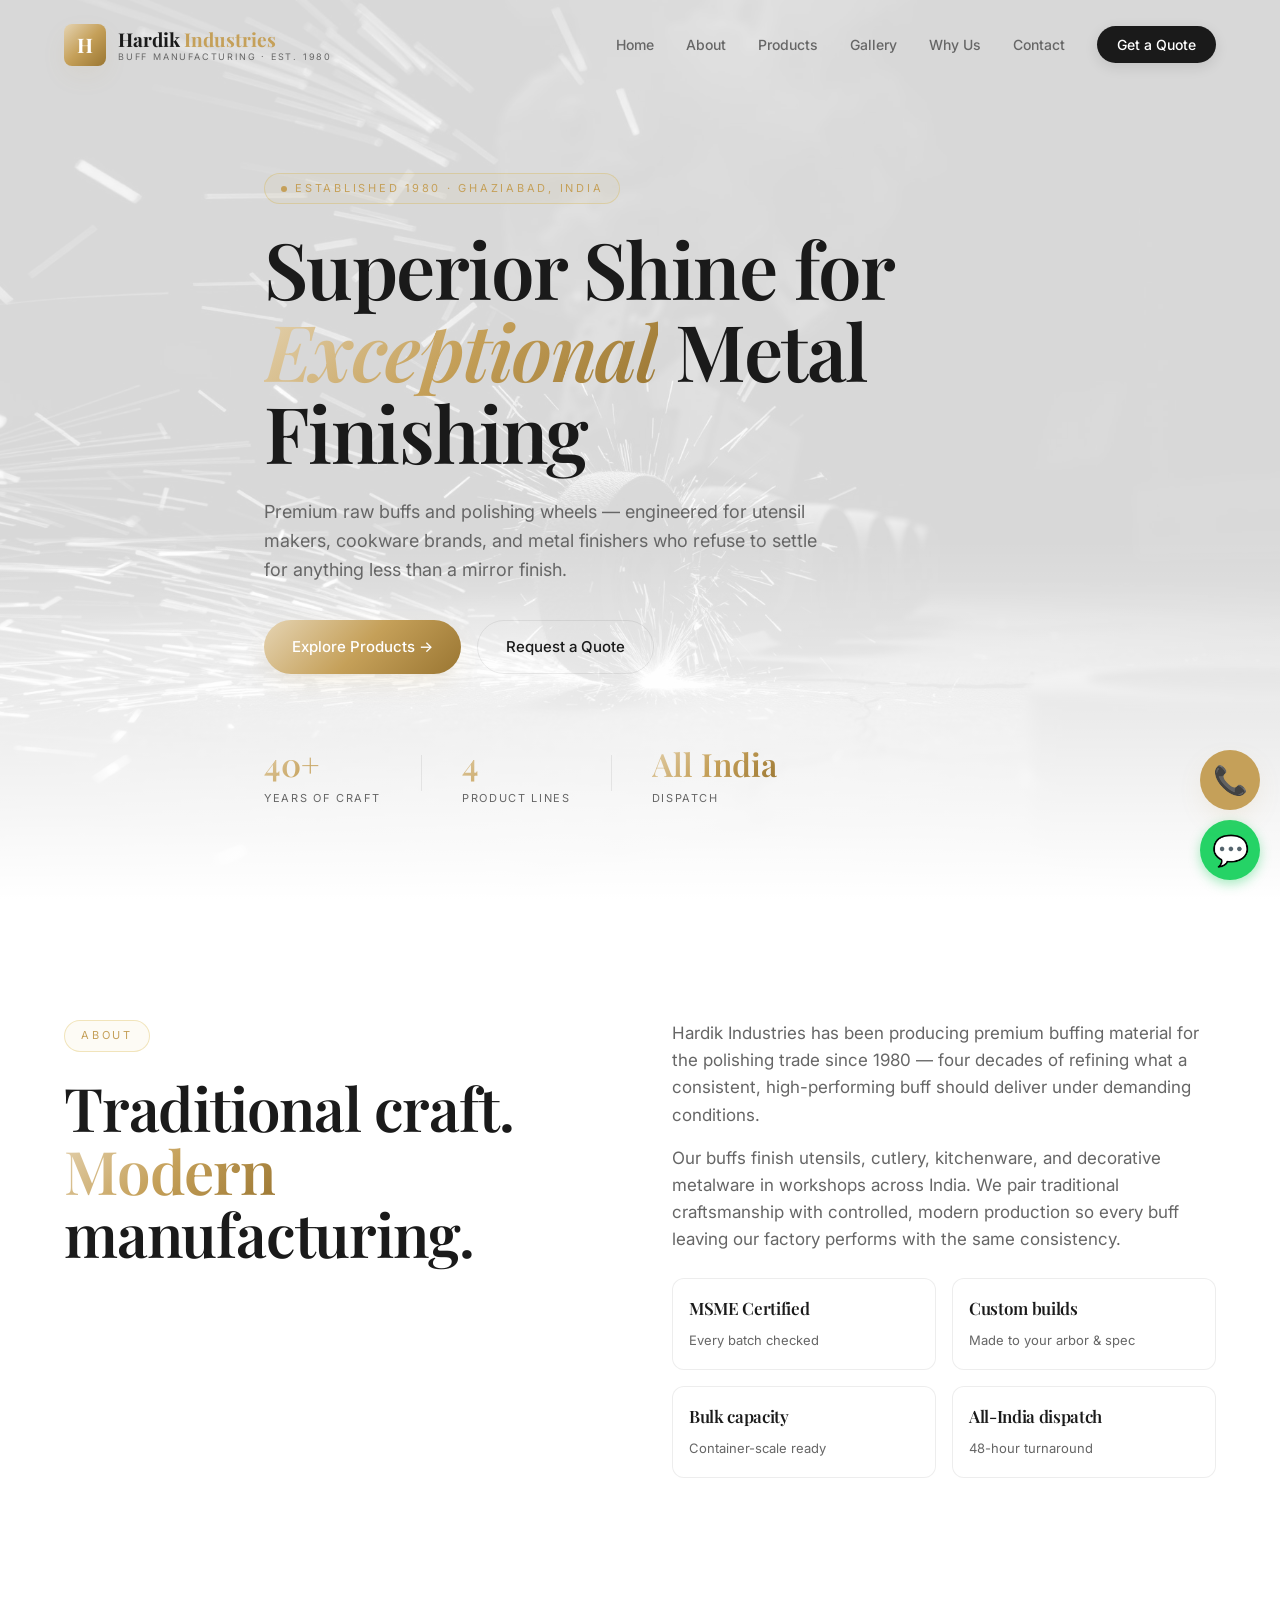
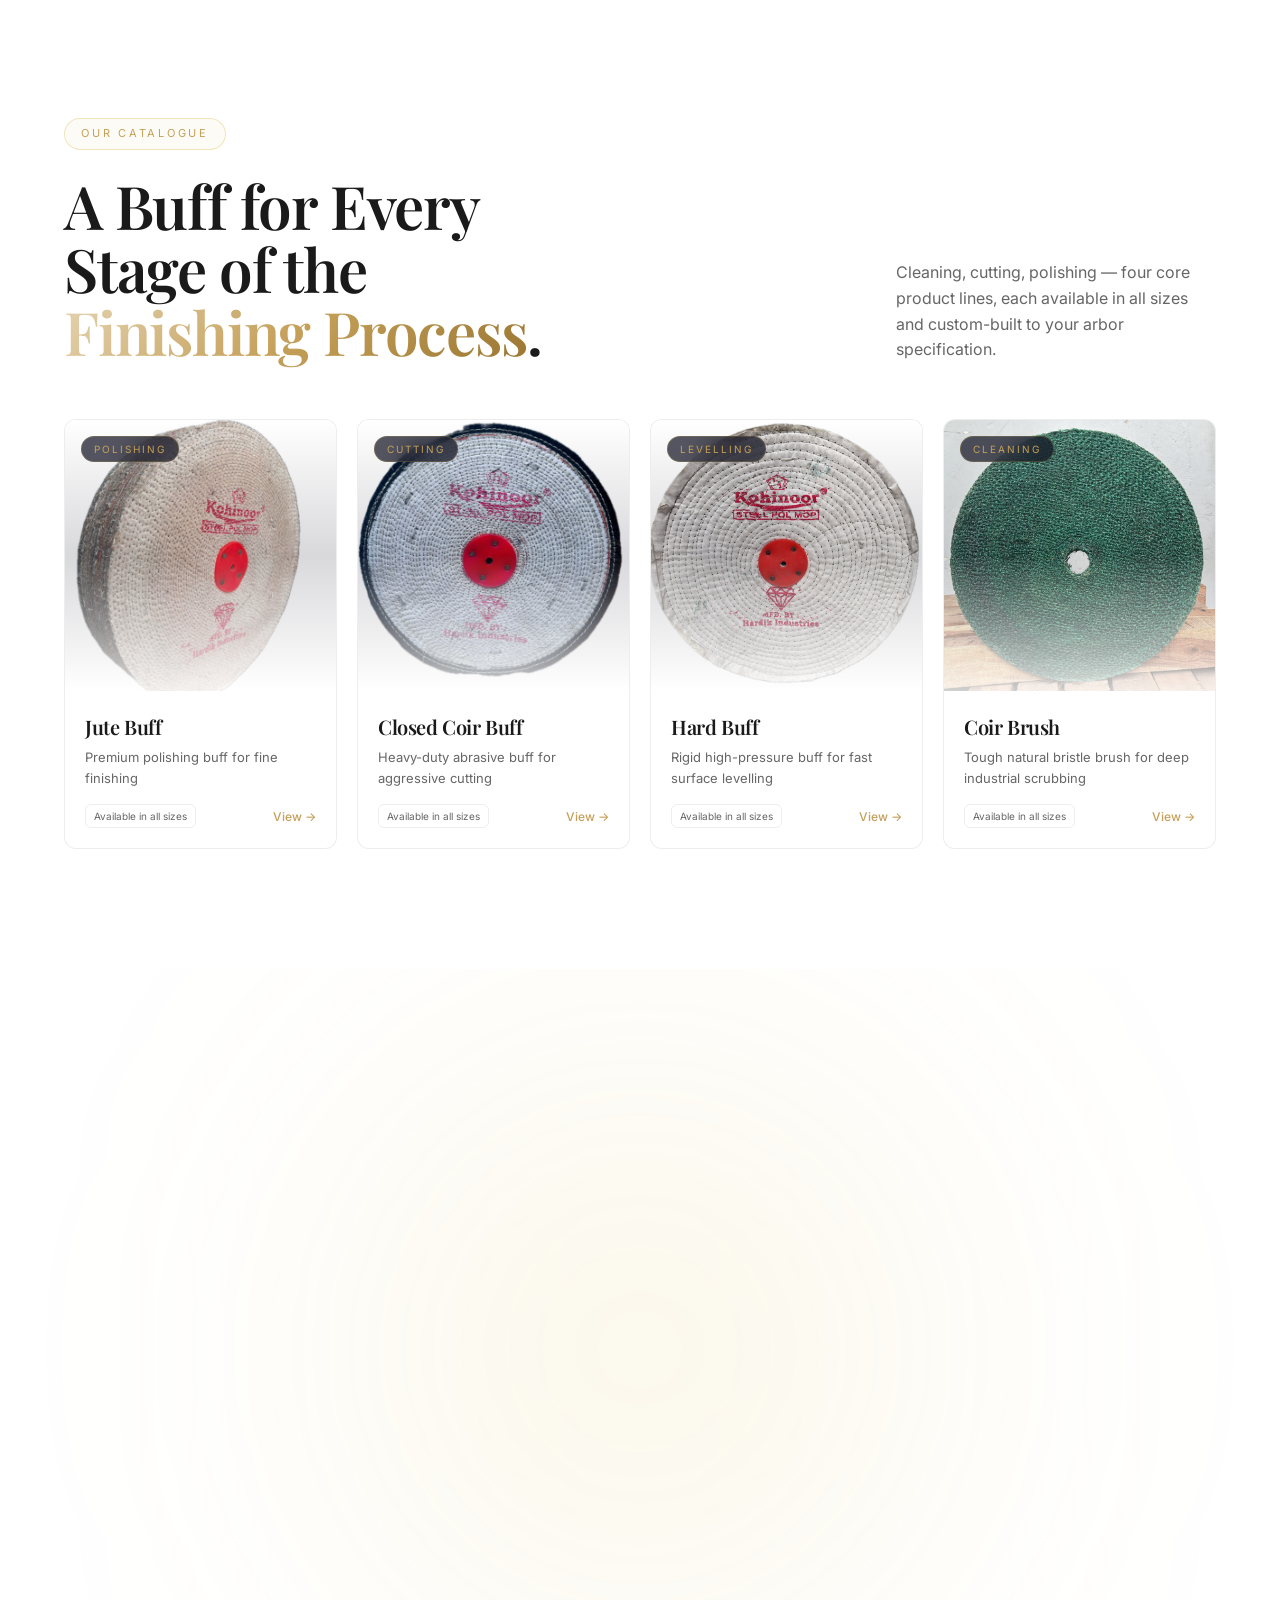
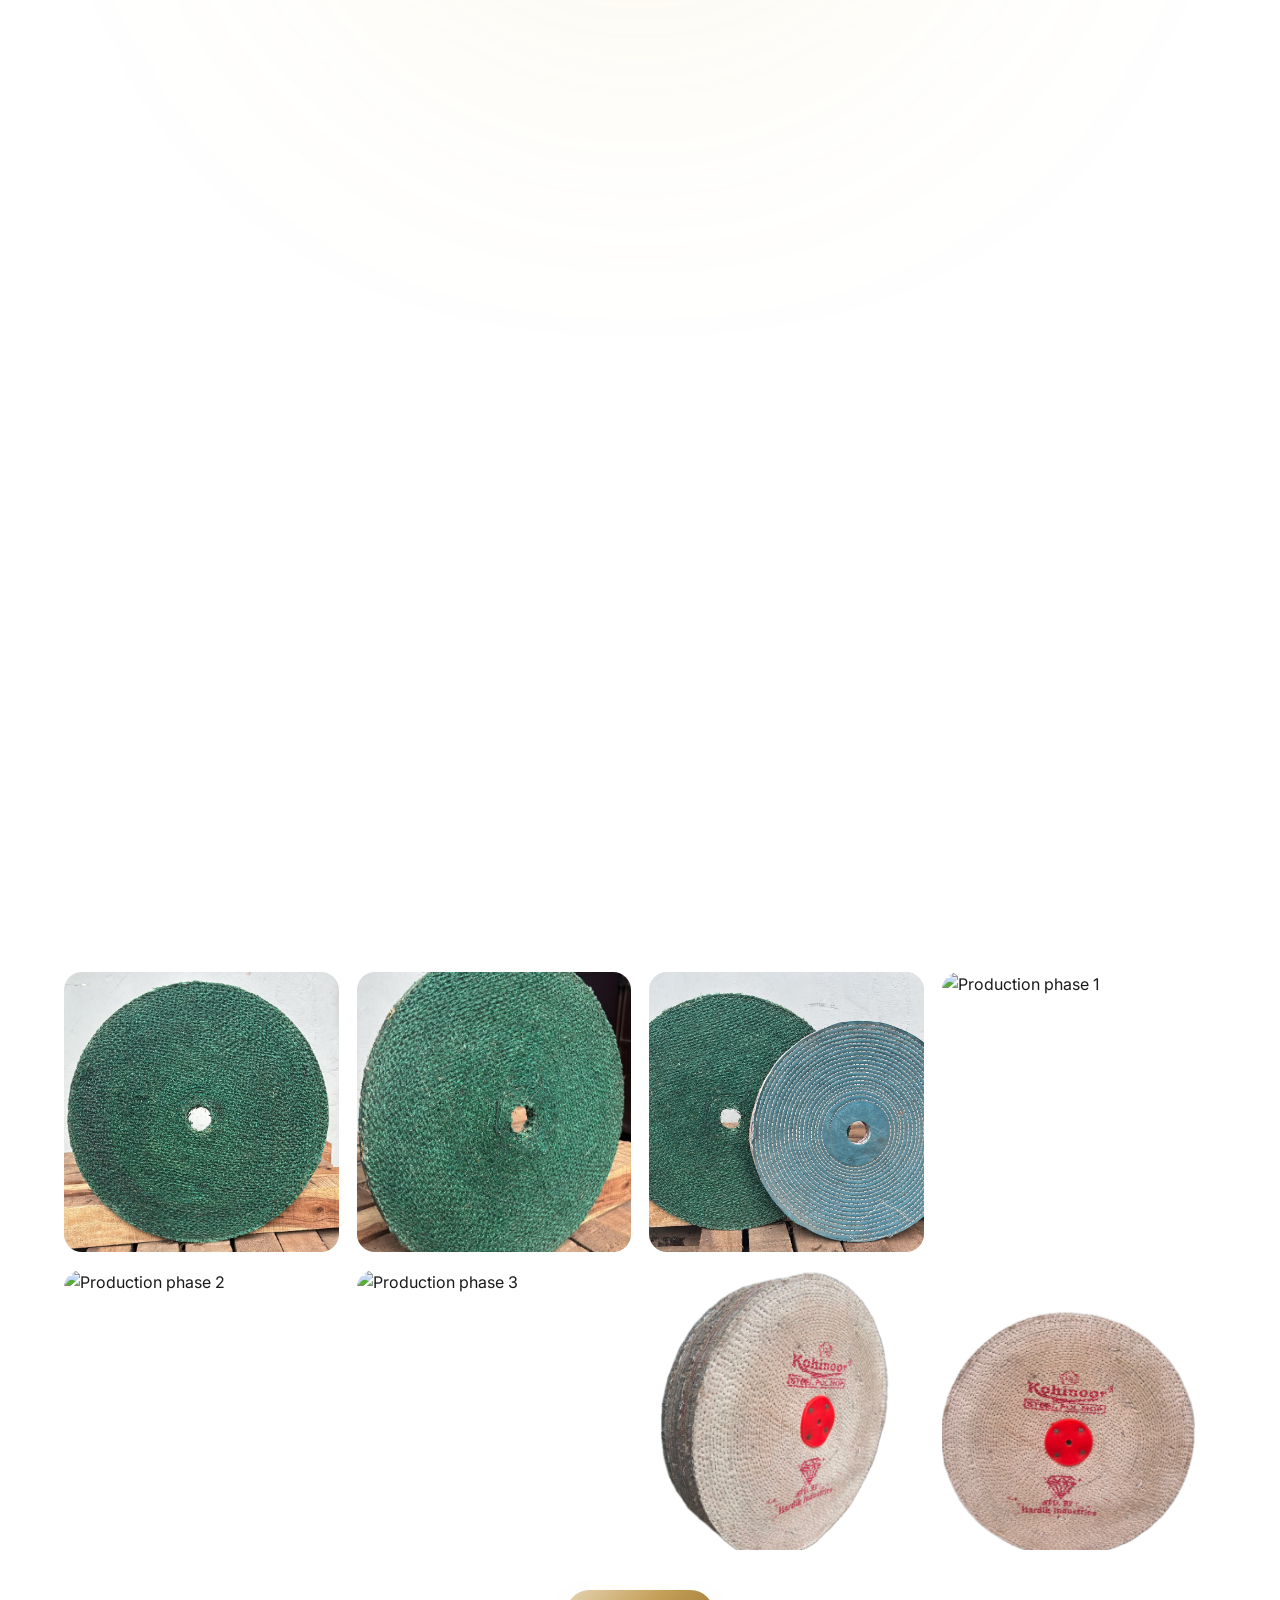
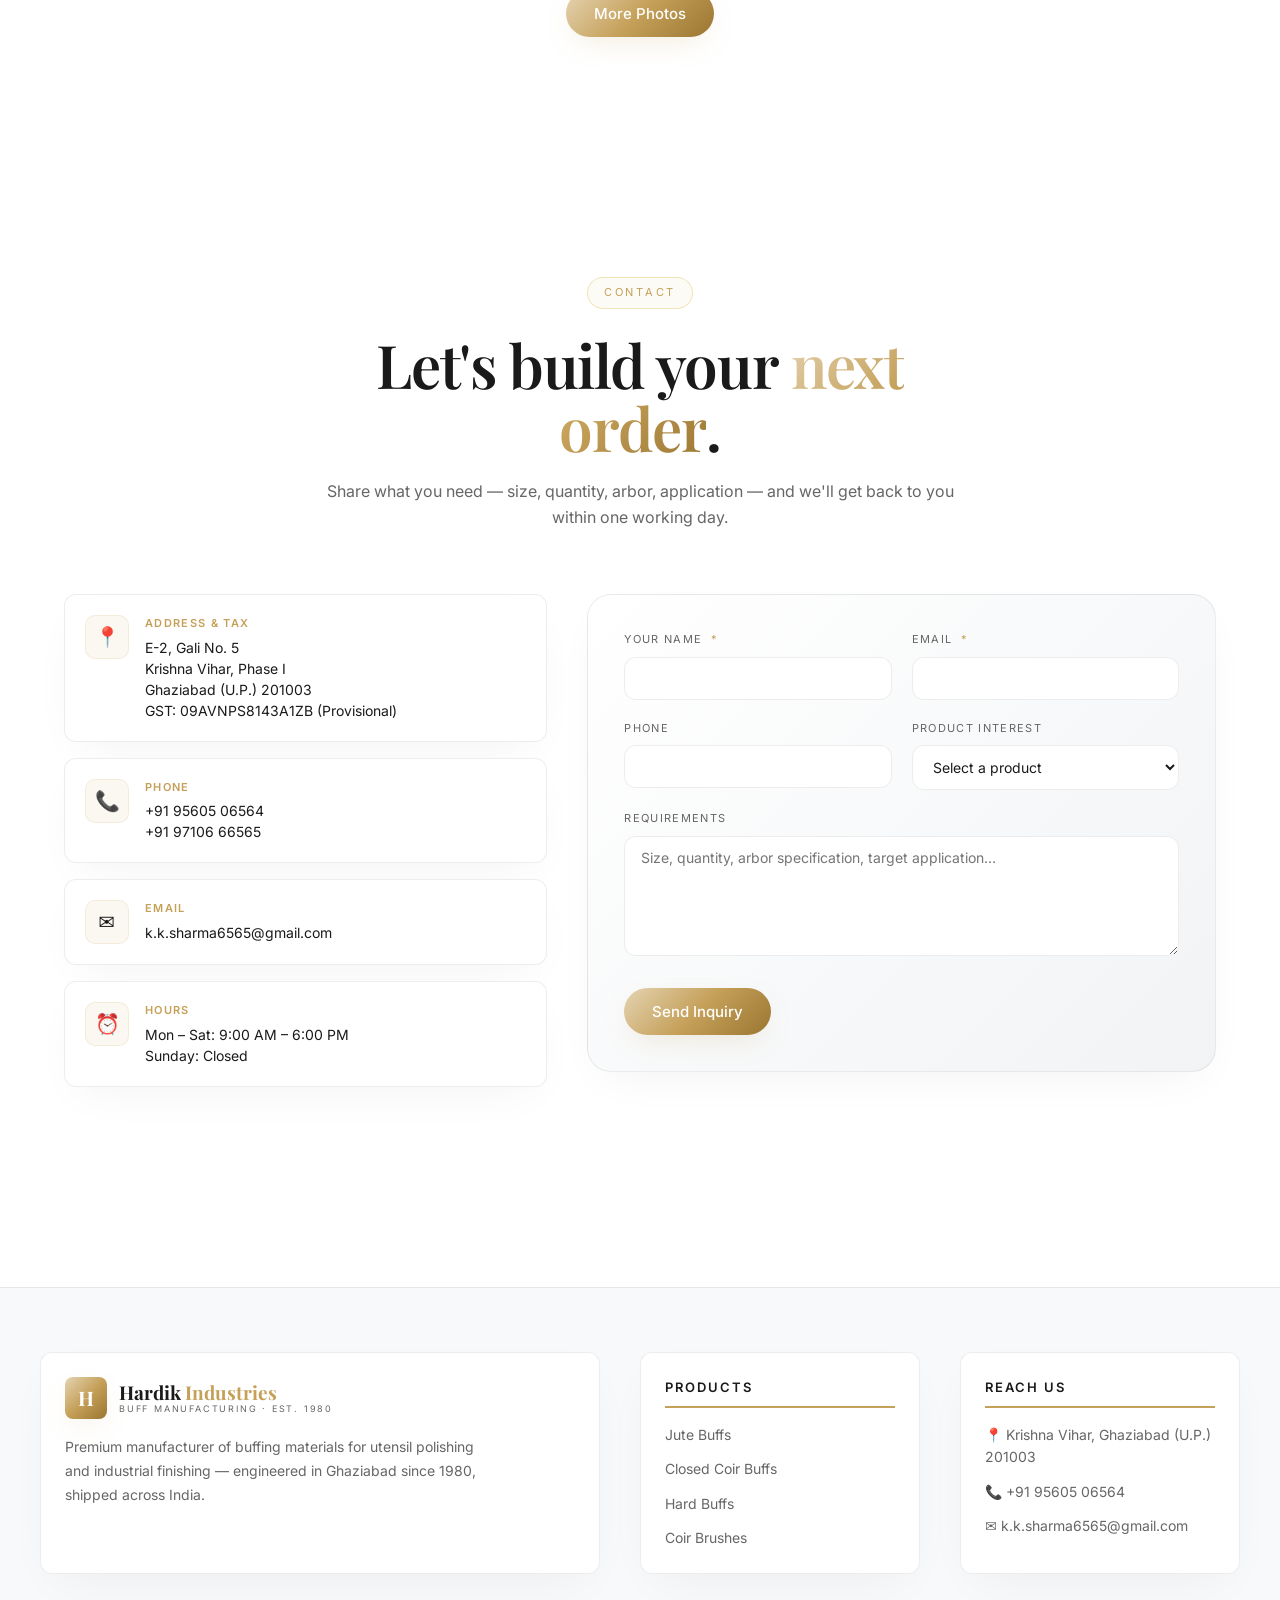
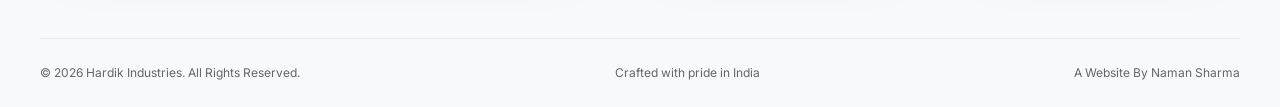
==== commit 107a9c47: "Update home.html" ====
--- a/home.html
+++ b/home.html
@@ -11,6 +11,7 @@
   <meta property="og:image" content="images/hero-bg.jpg" />
   <meta name="twitter:card" content="summary_large_image" />
   <link rel="icon" type="image/png" href="logo.png">
+  <meta name="google-site-verification" content="U3oefi8cwOr3fubkkzR9NKiQ-4cwfhY_SqTTnFxmfO0" />
 
   <link rel="preconnect" href="https://fonts.googleapis.com" />
   <link rel="preconnect" href="https://fonts.gstatic.com" crossorigin />
